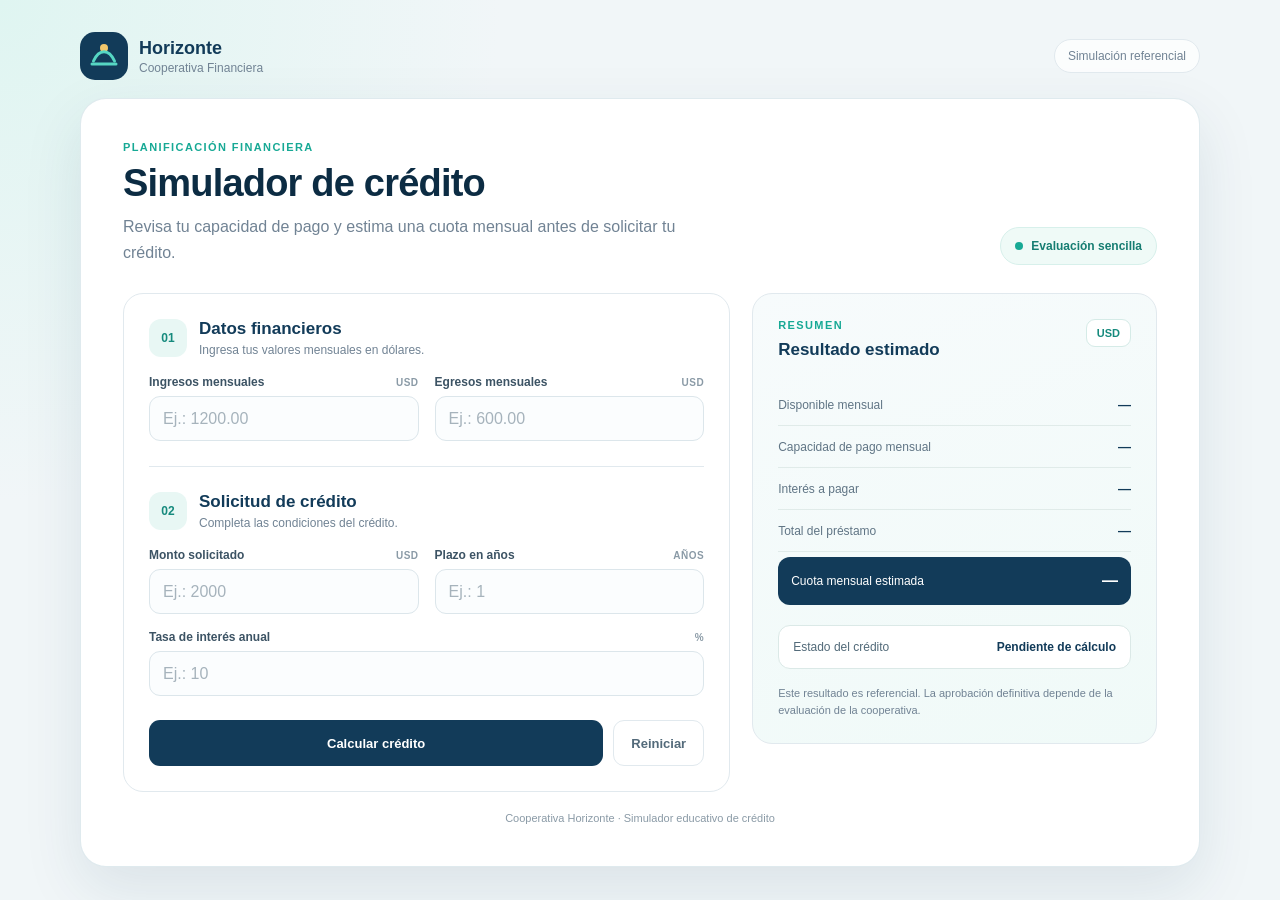
==== index.html @ c5b9005a "Cambio de nombre a index" ====
<!DOCTYPE html>
<html lang="es">
<head>
    <meta charset="UTF-8">
    <meta name="viewport" content="width=device-width, initial-scale=1.0">
    <title>Cooperativa Horizonte | Simulador de Crédito</title>
    <link rel="stylesheet" href="simulador.css">
</head>
<body>
    <div class="page-shell">
        <header class="brand-bar">
            <div class="brand">
                <span class="brand-mark" aria-hidden="true">
                    <svg viewBox="0 0 48 48">
                        <rect width="48" height="48" rx="15" fill="#123b59"></rect>
                        <circle cx="24" cy="16" r="4" fill="#f2c76b"></circle>
                        <path d="M13.5 29c2.8-6.2 6.4-9.3 10.5-9.3s7.7 3.1 10.5 9.3"
                              fill="none" stroke="#56d6c3" stroke-width="3"
                              stroke-linecap="round"></path>
                        <path d="M12 32h24" fill="none" stroke="#56d6c3"
                              stroke-width="3" stroke-linecap="round"></path>
                    </svg>
                </span>
                <span class="brand-copy">
                    <strong>Horizonte</strong>
                    <small>Cooperativa Financiera</small>
                </span>
            </div>

            <span class="brand-note">Simulación referencial</span>
        </header>

        <main class="container">
            <section class="hero">
                <div>
                    <p class="eyebrow">PLANIFICACIÓN FINANCIERA</p>
                    <h1>Simulador de crédito</h1>
                    <p class="hero-description">
                        Revisa tu capacidad de pago y estima una cuota mensual
                        antes de solicitar tu crédito.
                    </p>
                </div>

                <div class="hero-chip">
                    <span class="chip-dot"></span>
                    Evaluación sencilla
                </div>
            </section>

            <div class="simulator-grid">
                <section class="card form-card">
                    <div class="section-heading">
                        <span class="section-number">01</span>
                        <div>
                            <h2>Datos financieros</h2>
                            <p>Ingresa tus valores mensuales en dólares.</p>
                        </div>
                    </div>

                    <div class="field-grid">
                        <div class="field">
                            <label for="txtIngresos">
                                Ingresos mensuales <span>USD</span>
                            </label>
                            <input type="number" id="txtIngresos" min="0"
                                   step="0.01" placeholder="Ej.: 1200.00">
                        </div>

                        <div class="field">
                            <label for="txtEgresos">
                                Egresos mensuales <span>USD</span>
                            </label>
                            <input type="number" id="txtEgresos" min="0"
                                   step="0.01" placeholder="Ej.: 600.00">
                        </div>
                    </div>

                    <div class="section-divider"></div>

                    <div class="section-heading">
                        <span class="section-number">02</span>
                        <div>
                            <h2>Solicitud de crédito</h2>
                            <p>Completa las condiciones del crédito.</p>
                        </div>
                    </div>

                    <div class="field-grid">
                        <div class="field">
                            <label for="txtMonto">
                                Monto solicitado <span>USD</span>
                            </label>
                            <input type="number" id="txtMonto" min="0"
                                   step="1" placeholder="Ej.: 2000">
                        </div>

                        <div class="field">
                            <label for="txtPlazo">
                                Plazo en años <span>AÑOS</span>
                            </label>
                            <input type="number" id="txtPlazo" min="1"
                                   step="1" placeholder="Ej.: 1">
                        </div>

                        <div class="field field-full">
                            <label for="txtTasaInteres">
                                Tasa de interés anual <span>%</span>
                            </label>
                            <input type="number" id="txtTasaInteres" min="0"
                                   step="1" placeholder="Ej.: 10">
                        </div>
                    </div>

                    <div class="buttons">
                        <button type="button" id="btnCalcularCredito"
                                class="button button-primary">
                            Calcular crédito
                        </button>
                        <button type="button" id="btnReiniciar"
                                class="button button-secondary">
                            Reiniciar
                        </button>
                    </div>
                </section>

                <aside class="card results-card" aria-live="polite">
                    <div class="results-heading">
                        <div>
                            <p class="eyebrow">RESUMEN</p>
                            <h2>Resultado estimado</h2>
                        </div>
                        <span class="currency-tag">USD</span>
                    </div>

                    <div class="result-list">
                        <div class="result-row">
                            <span>Disponible mensual</span>
                            <strong id="spnDisponible">—</strong>
                        </div>

                        <div class="result-row">
                            <span>Capacidad de pago mensual</span>
                            <strong id="spnCapacidadPago">—</strong>
                        </div>

                        <div class="result-row">
                            <span>Interés a pagar</span>
                            <strong id="spnInteresPagar">—</strong>
                        </div>

                        <div class="result-row">
                            <span>Total del préstamo</span>
                            <strong id="spnTotalPrestamo">—</strong>
                        </div>

                        <div class="result-row result-row-highlight">
                            <span>Cuota mensual estimada</span>
                            <strong id="spnCuotaMensual">—</strong>
                        </div>
                    </div>

                    <div class="approval-box">
                        <span>Estado del crédito</span>
                        <strong id="spnEstadoCredito" class="approval-state">
                            Pendiente de cálculo
                        </strong>
                    </div>

                    <p class="disclaimer">
                        Este resultado es referencial. La aprobación definitiva
                        depende de la evaluación de la cooperativa.
                    </p>
                </aside>
            </div>

            <footer class="page-footer">
                Cooperativa Horizonte · Simulador educativo de crédito
            </footer>
        </main>
    </div>

    <script src="funciones.js"></script>
    <script src="simulador.js"></script>
</body>
</html>
---- simulador.css ----
:root {
    --azul: #123b59;
    --azul-oscuro: #0c2c43;
    --turquesa: #17a995;
    --fondo: #f1f6f8;
    --texto: #183247;
    --texto-suave: #718394;
    --borde: #e1e9ee;
    --blanco: #ffffff;
}

* {
    box-sizing: border-box;
}

body {
    min-height: 100vh;
    margin: 0;
    padding: 32px 20px;
    background:
        radial-gradient(circle at top left, #dff5f1 0, transparent 32%),
        var(--fondo);
    color: var(--texto);
    font-family: Arial, sans-serif;
}

.page-shell {
    width: min(100%, 1120px);
    margin: 0 auto;
}

.brand-bar {
    display: flex;
    align-items: center;
    justify-content: space-between;
    margin-bottom: 18px;
}

.brand {
    display: flex;
    align-items: center;
    gap: 11px;
}

.brand-mark,
.brand-mark svg {
    display: block;
    width: 48px;
    height: 48px;
}

.brand-copy {
    display: grid;
    gap: 2px;
}

.brand-copy strong {
    color: var(--azul);
    font-size: 18px;
}

.brand-copy small,
.brand-note {
    color: var(--texto-suave);
    font-size: 12px;
}

.brand-note {
    padding: 9px 13px;
    border: 1px solid var(--borde);
    border-radius: 20px;
    background: rgba(255, 255, 255, 0.75);
}

.container {
    padding: clamp(22px, 4vw, 42px);
    border: 1px solid rgba(220, 232, 237, 0.9);
    border-radius: 26px;
    background: var(--blanco);
    box-shadow: 0 22px 60px rgba(18, 59, 89, 0.10);
}

.hero {
    display: flex;
    align-items: flex-end;
    justify-content: space-between;
    gap: 24px;
    margin-bottom: 28px;
}

.eyebrow {
    margin: 0 0 9px;
    color: var(--turquesa);
    font-size: 11px;
    font-weight: 700;
    letter-spacing: 1.4px;
}

h1,
h2,
p {
    margin-top: 0;
}

h1 {
    margin-bottom: 9px;
    color: var(--azul-oscuro);
    font-size: clamp(28px, 4vw, 38px);
    letter-spacing: -0.8px;
}

.hero-description {
    max-width: 580px;
    margin-bottom: 0;
    color: var(--texto-suave);
    line-height: 1.6;
}

.hero-chip {
    display: flex;
    align-items: center;
    gap: 8px;
    flex-shrink: 0;
    padding: 11px 14px;
    border: 1px solid #d7f0eb;
    border-radius: 22px;
    background: #effaf7;
    color: #167d72;
    font-size: 12px;
    font-weight: 700;
}

.chip-dot {
    width: 8px;
    height: 8px;
    border-radius: 50%;
    background: var(--turquesa);
}

.simulator-grid {
    display: grid;
    grid-template-columns: minmax(0, 1.2fr) minmax(300px, 0.8fr);
    gap: 22px;
    align-items: start;
}

.card {
    padding: 25px;
    border: 1px solid var(--borde);
    border-radius: 20px;
}

.form-card {
    background: #ffffff;
}

.section-heading {
    display: flex;
    align-items: center;
    gap: 12px;
    margin-bottom: 18px;
}

.section-number {
    display: grid;
    width: 38px;
    height: 38px;
    flex: 0 0 38px;
    place-items: center;
    border-radius: 12px;
    background: #e8f7f4;
    color: #168a7d;
    font-size: 12px;
    font-weight: 700;
}

.section-heading h2,
.results-heading h2 {
    margin: 0 0 4px;
    color: var(--azul);
    font-size: 17px;
}

.section-heading p {
    margin: 0;
    color: var(--texto-suave);
    font-size: 12px;
}

.field-grid {
    display: grid;
    grid-template-columns: repeat(2, minmax(0, 1fr));
    gap: 16px;
}

.field-full {
    grid-column: 1 / -1;
}

.field label {
    display: flex;
    align-items: center;
    justify-content: space-between;
    gap: 8px;
    margin-bottom: 7px;
    color: #3c5364;
    font-size: 12px;
    font-weight: 700;
}

.field label span {
    color: #8a9aa6;
    font-size: 10px;
    letter-spacing: 0.5px;
}

.field input {
    width: 100%;
    min-height: 45px;
    padding: 11px 13px;
    border: 1px solid #dce6eb;
    border-radius: 11px;
    outline: none;
    background: #fbfdfe;
    color: var(--texto);
    font: inherit;
    transition: border-color 0.2s, box-shadow 0.2s;
}

.field input::placeholder {
    color: #a6b3bc;
}

.field input:focus {
    border-color: var(--turquesa);
    box-shadow: 0 0 0 3px rgba(23, 169, 149, 0.13);
}

.section-divider {
    height: 1px;
    margin: 25px 0;
    background: var(--borde);
}

.buttons {
    display: flex;
    gap: 10px;
    margin-top: 24px;
}

.button {
    min-height: 46px;
    padding: 0 17px;
    border: 0;
    border-radius: 11px;
    cursor: pointer;
    font: inherit;
    font-size: 13px;
    font-weight: 700;
    transition: background-color 0.2s, transform 0.2s;
}

.button:hover {
    transform: translateY(-1px);
}

.button:focus-visible {
    outline: 3px solid rgba(23, 169, 149, 0.35);
    outline-offset: 2px;
}

.button-primary {
    flex: 1;
    background: var(--azul);
    color: var(--blanco);
}

.button-primary:hover {
    background: var(--azul-oscuro);
}

.button-secondary {
    border: 1px solid var(--borde);
    background: #ffffff;
    color: #536a7a;
}

.button-secondary:hover {
    background: #f4f8fa;
}

.results-card {
    background: linear-gradient(160deg, #f7fbfc 0%, #f0faf8 100%);
}

.results-heading {
    display: flex;
    align-items: flex-start;
    justify-content: space-between;
    gap: 12px;
    margin-bottom: 20px;
}

.currency-tag {
    padding: 7px 10px;
    border: 1px solid #d5ebe7;
    border-radius: 9px;
    background: #ffffff;
    color: #168a7d;
    font-size: 11px;
    font-weight: 700;
}

.result-list {
    display: grid;
    gap: 0;
}

.result-row {
    display: flex;
    align-items: center;
    justify-content: space-between;
    gap: 16px;
    padding: 13px 0;
    border-bottom: 1px solid #e0ebe9;
    color: #607585;
    font-size: 12px;
}

.result-row strong {
    color: var(--azul);
    font-size: 13px;
    text-align: right;
}

.result-row-highlight {
    margin-top: 5px;
    padding: 15px 13px;
    border: 0;
    border-radius: 12px;
    background: var(--azul);
    color: #ffffff;
}

.result-row-highlight strong,
.result-row-highlight span {
    color: #ffffff;
}

.result-row-highlight strong {
    font-size: 16px;
}

.approval-box {
    display: flex;
    flex-wrap: wrap;
    align-items: center;
    justify-content: space-between;
    gap: 10px;
    margin-top: 20px;
    padding: 14px;
    border: 1px solid #dbe9e7;
    border-radius: 12px;
    background: #ffffff;
    color: #526a79;
    font-size: 12px;
}

.approval-state {
    color: var(--azul);
    text-align: right;
}

.disclaimer {
    margin: 16px 0 0;
    color: var(--texto-suave);
    font-size: 11px;
    line-height: 1.5;
}

.page-footer {
    padding-top: 20px;
    color: #8a9aa6;
    font-size: 11px;
    text-align: center;
}

@media (max-width: 820px) {
    .simulator-grid {
        grid-template-columns: 1fr;
    }
}

@media (max-width: 560px) {
    body {
        padding: 18px 12px;
    }

    .brand-note {
        display: none;
    }

    .container {
        padding: 22px 16px;
        border-radius: 20px;
    }

    .hero {
        align-items: flex-start;
        flex-direction: column;
        gap: 16px;
    }

    .card {
        padding: 19px 16px;
    }

    .field-grid {
        grid-template-columns: 1fr;
    }

    .field-full {
        grid-column: auto;
    }

    .buttons {
        flex-direction: column;
    }

    .button {
        width: 100%;
    }
}
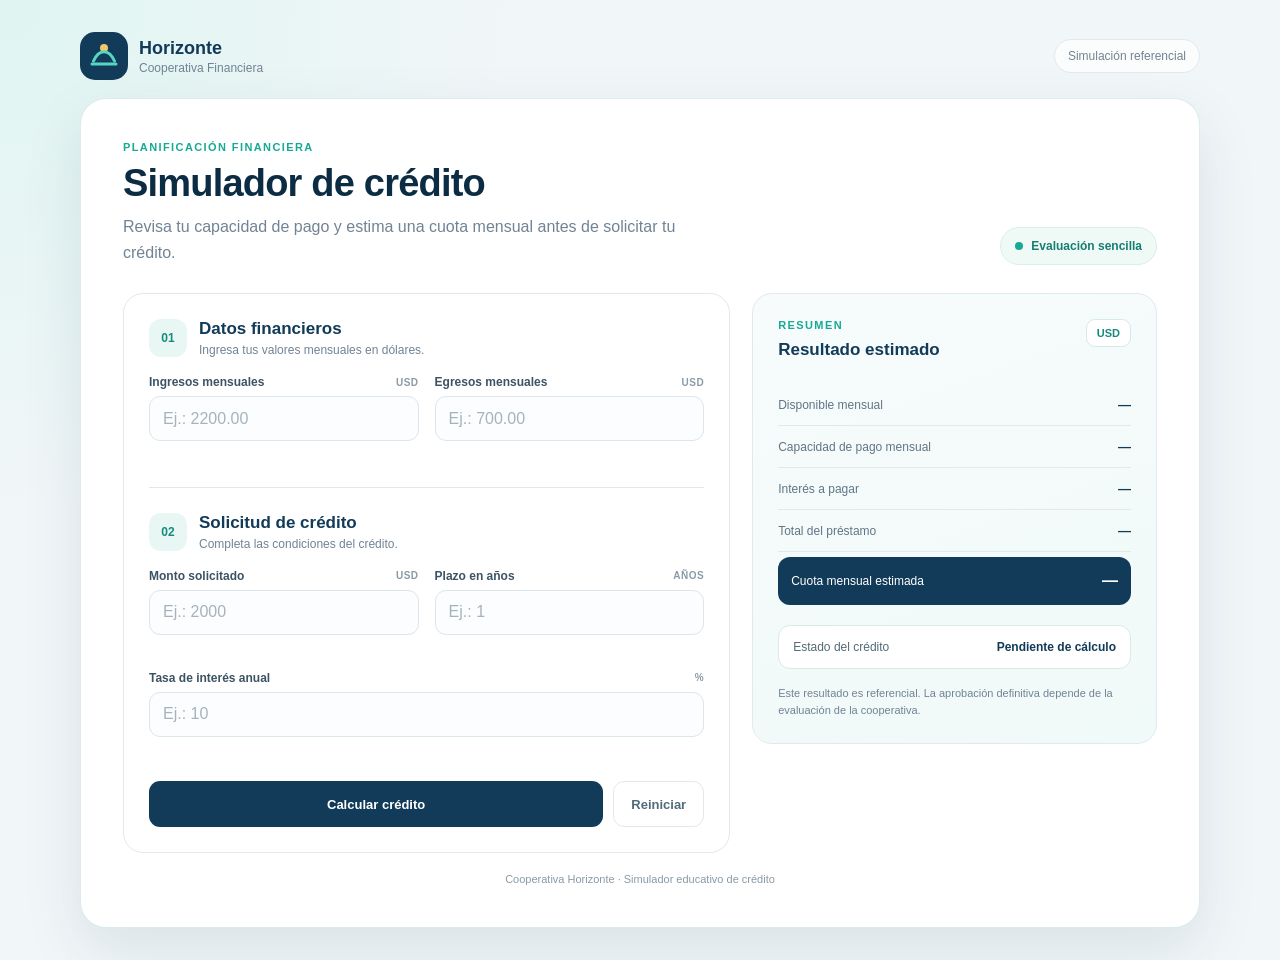
==== commit 6449e31e: "calidaciones con IA" ====
--- a/index.html
+++ b/index.html
@@ -58,20 +58,30 @@
                     </div>
 
                     <div class="field-grid">
-                        <div class="field">
+                                                
+                         <div class="field">
                             <label for="txtIngresos">
                                 Ingresos mensuales <span>USD</span>
                             </label>
-                            <input type="number" id="txtIngresos" min="0"
-                                   step="0.01" placeholder="Ej.: 1200.00">
-                        </div>
+                            <input type="number" id="txtIngresos"
+                                min="0" max="1000000" step="0.01"
+                                placeholder="Ej.: 2200.00" required
+                                aria-describedby="errIngresos">
+                            <span id="errIngresos" class="mensaje-error"
+                                aria-live="polite"></span>
+                        </div>   
+
 
                         <div class="field">
                             <label for="txtEgresos">
                                 Egresos mensuales <span>USD</span>
                             </label>
-                            <input type="number" id="txtEgresos" min="0"
-                                   step="0.01" placeholder="Ej.: 600.00">
+                            <input type="number" id="txtEgresos"
+                                min="0" max="1000000" step="0.01"
+                                placeholder="Ej.: 700.00" required
+                                aria-describedby="errEgresos">
+                            <span id="errEgresos" class="mensaje-error"
+                                aria-live="polite"></span>
                         </div>
                     </div>
 
@@ -86,29 +96,47 @@
                     </div>
 
                     <div class="field-grid">
+                        
                         <div class="field">
                             <label for="txtMonto">
                                 Monto solicitado <span>USD</span>
                             </label>
-                            <input type="number" id="txtMonto" min="0"
-                                   step="1" placeholder="Ej.: 2000">
-                        </div>
+                            <input type="number" id="txtMonto"
+                                min="100" max="50000" step="1"
+                                placeholder="Ej.: 2000" required
+                                aria-describedby="errMonto">
+                            <span id="errMonto" class="mensaje-error"
+                                aria-live="polite"></span>
+                        </div>    
+
 
                         <div class="field">
                             <label for="txtPlazo">
                                 Plazo en años <span>AÑOS</span>
                             </label>
-                            <input type="number" id="txtPlazo" min="1"
-                                   step="1" placeholder="Ej.: 1">
-                        </div>
-
+                            <input type="number" id="txtPlazo"
+                                min="1" max="30" step="1"
+                                placeholder="Ej.: 1" required
+                                aria-describedby="errPlazo">
+                            <span id="errPlazo" class="mensaje-error"
+                                aria-live="polite"></span>
+                        </div>
+                        
                         <div class="field field-full">
                             <label for="txtTasaInteres">
                                 Tasa de interés anual <span>%</span>
                             </label>
-                            <input type="number" id="txtTasaInteres" min="0"
-                                   step="1" placeholder="Ej.: 10">
-                        </div>
+                            <input type="number" id="txtTasaInteres"
+                                min="0" max="100" step="1"
+                                placeholder="Ej.: 10" required
+                                aria-describedby="errTasaInteres">
+                            <span id="errTasaInteres" class="mensaje-error"
+                                aria-live="polite"></span>
+                        </div>   
+
+
+
+
                     </div>
 
                     <div class="buttons">
--- a/simulador.css
+++ b/simulador.css
@@ -430,4 +430,11 @@
     .button {
         width: 100%;
     }
+}
+.mensaje-error {
+    display: block;
+    min-height: 1.2em;
+    margin-top: 0.25rem;
+    color: #b42318;
+    font-size: 0.85rem;
 }
